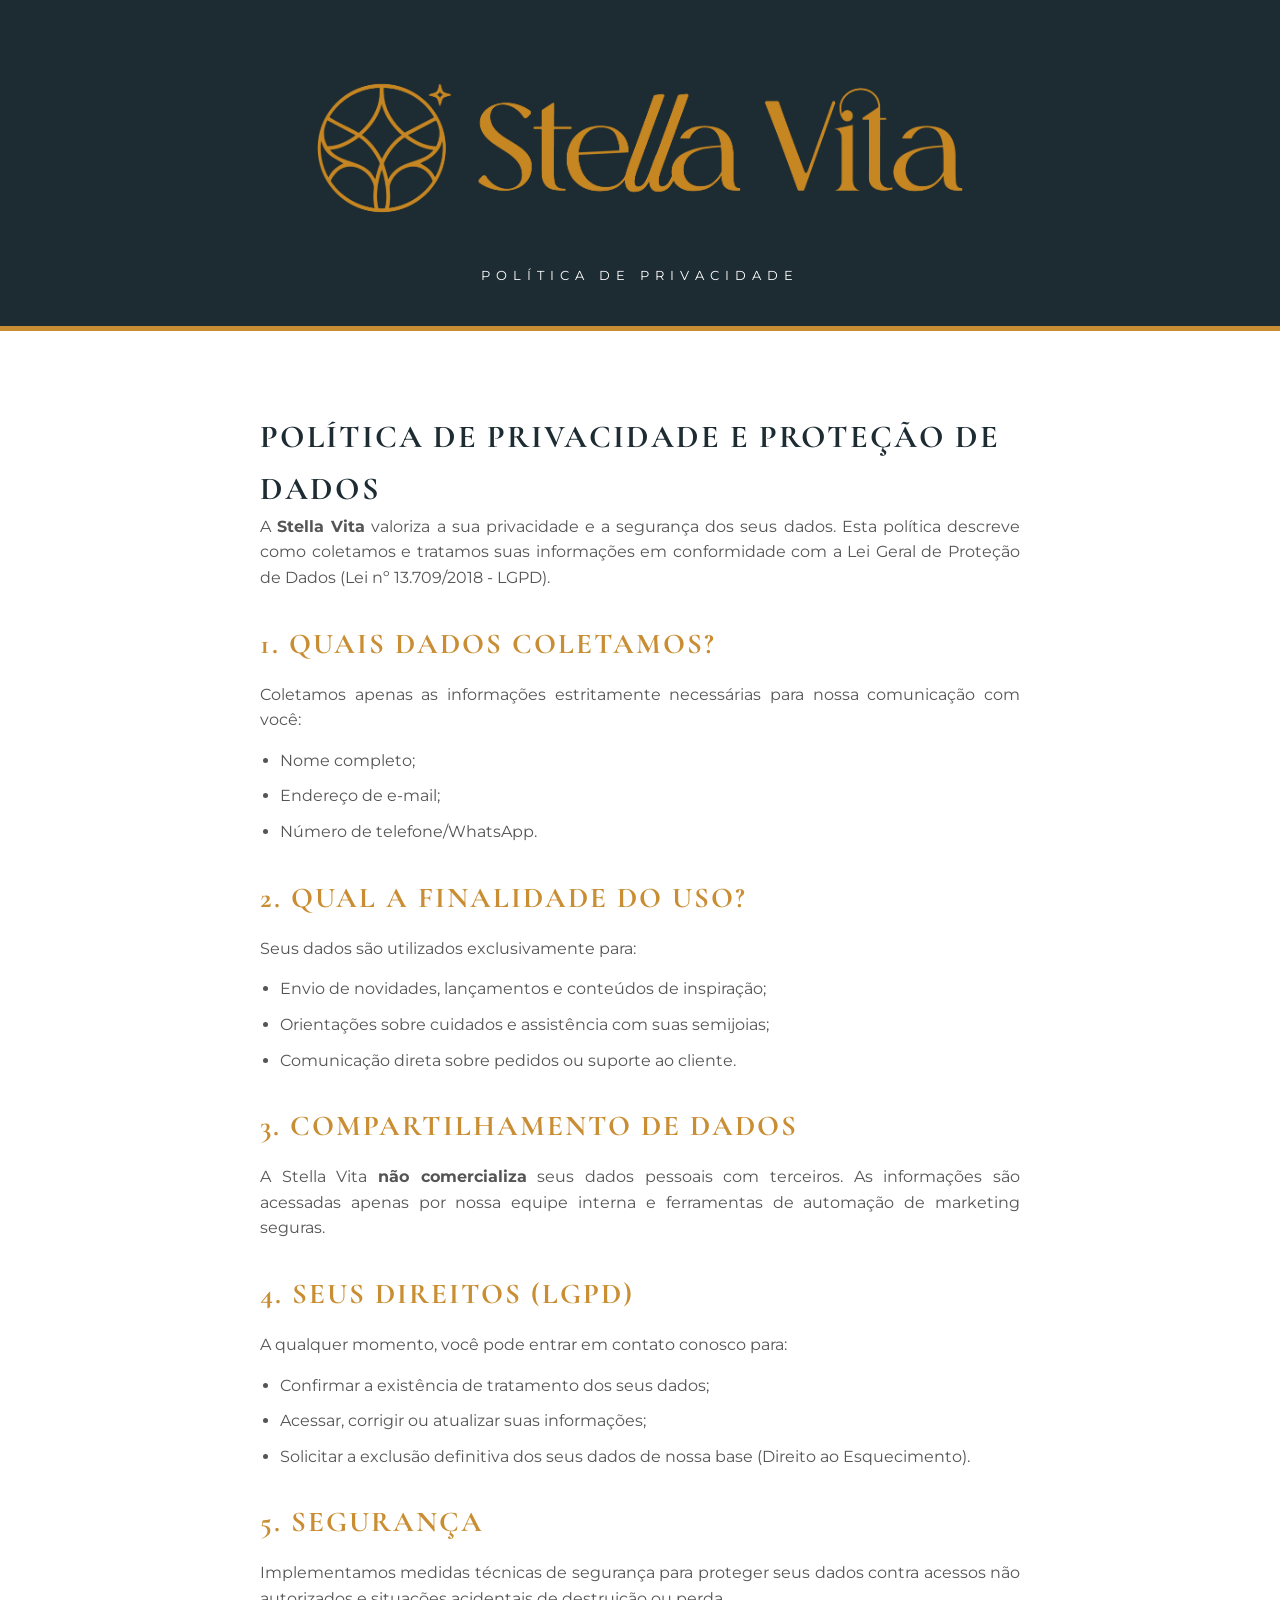
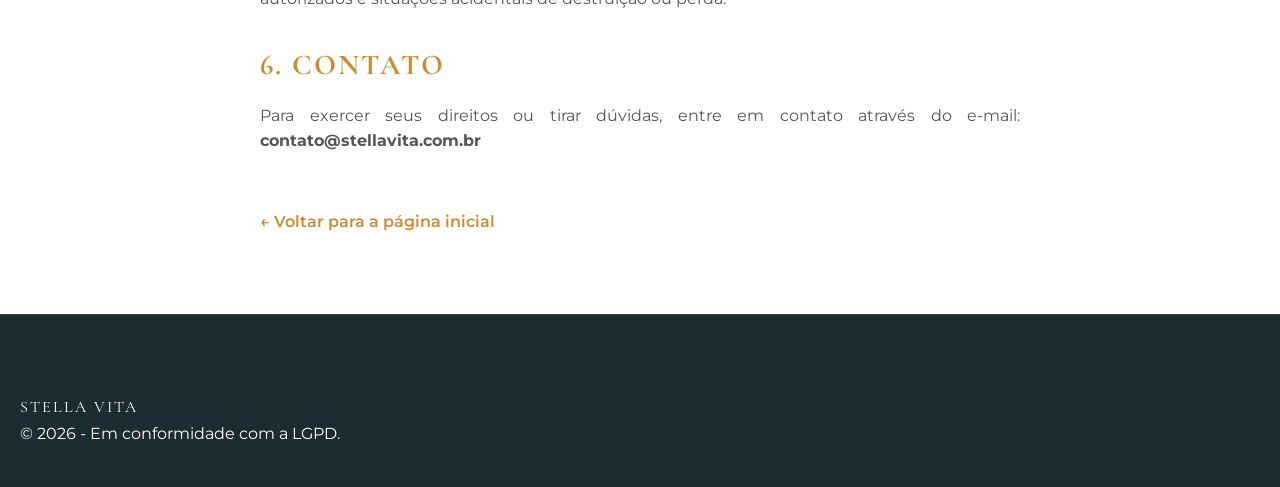
==== www/politica-privacidade.html @ 34d35f5d "site" ====
<!DOCTYPE html>
<html lang="pt-br">
<head>
    <meta charset="UTF-8">
    <meta name="viewport" content="width=device-width, initial-scale=1.0">
    <title>Política de Privacidade | Stella Vita</title>
    <link rel="icon" type="image/png" href="./src/favicon.png">
    <link href="https://fonts.googleapis.com/css2?family=Cormorant+Garamond:wght@600&family=Montserrat:wght@300;400;600&display=swap" rel="stylesheet">
    <link rel="stylesheet" href="style.css">
    <style>
        .policy-content { padding: 80px 20px; max-width: 800px; margin: 0 auto; color: var(--dark-blue); }
        .policy-content h2 { color: var(--gold); margin-top: 30px; margin-bottom: 15px; font-size: 1.8rem; }
        .policy-content p { margin-bottom: 15px; text-align: justify; font-size: 1rem; color: var(--text-gray); }
        .policy-content ul { margin-bottom: 20px; padding-left: 20px; color: var(--text-gray); }
        .policy-content li { margin-bottom: 10px; }
        .back-link { display: inline-block; margin-top: 40px; color: var(--gold); font-weight: 600; text-decoration: none; }
    </style>
</head>
<body>

    <header>
        <div class="logo-area">
            <div class="logo-title-wrapper">
                <img src="./src/logo-gold.png" alt="Stella Vita Logo" class="header-logo">
            </div>
            <p class="subtitle">POLÍTICA DE PRIVACIDADE</p>
        </div>
    </header>

    <main class="policy-content">
        <h1>Política de Privacidade e Proteção de Dados</h1>
        <p>A <strong>Stella Vita</strong> valoriza a sua privacidade e a segurança dos seus dados. Esta política descreve como coletamos e tratamos suas informações em conformidade com a Lei Geral de Proteção de Dados (Lei nº 13.709/2018 - LGPD).</p>

        <h2>1. Quais dados coletamos?</h2>
        <p>Coletamos apenas as informações estritamente necessárias para nossa comunicação com você:</p>
        <ul>
            <li>Nome completo;</li>
            <li>Endereço de e-mail;</li>
            <li>Número de telefone/WhatsApp.</li>
        </ul>

        <h2>2. Qual a finalidade do uso?</h2>
        <p>Seus dados são utilizados exclusivamente para:</p>
        <ul>
            <li>Envio de novidades, lançamentos e conteúdos de inspiração;</li>
            <li>Orientações sobre cuidados e assistência com suas semijoias;</li>
            <li>Comunicação direta sobre pedidos ou suporte ao cliente.</li>
        </ul>

        <h2>3. Compartilhamento de Dados</h2>
        <p>A Stella Vita <strong>não comercializa</strong> seus dados pessoais com terceiros. As informações são acessadas apenas por nossa equipe interna e ferramentas de automação de marketing seguras.</p>

        <h2>4. Seus Direitos (LGPD)</h2>
        <p>A qualquer momento, você pode entrar em contato conosco para:</p>
        <ul>
            <li>Confirmar a existência de tratamento dos seus dados;</li>
            <li>Acessar, corrigir ou atualizar suas informações;</li>
            <li>Solicitar a exclusão definitiva dos seus dados de nossa base (Direito ao Esquecimento).</li>
        </ul>

        <h2>5. Segurança</h2>
        <p>Implementamos medidas técnicas de segurança para proteger seus dados contra acessos não autorizados e situações acidentais de destruição ou perda.</p>

        <h2>6. Contato</h2>
        <p>Para exercer seus direitos ou tirar dúvidas, entre em contato através do e-mail: <strong>contato@stellavita.com.br</strong></p>

        <a href="index.html" class="back-link">← Voltar para a página inicial</a>
    </main>

    <footer>
        <p class="footer-slogan">STELLA VITA</p>
        <p class="copyright">&copy; 2026 - Em conformidade com a LGPD.</p>
    </footer>

</body>
</html>
---- www/style.css ----
/* --- 1. DEFINIÇÕES GERAIS E CORES --- */
:root {
    --dark-blue: #1D2B32;    /* Cor fundo original */
    --gold: #C98E34;         /* Dourado original */
    --gold-light: #e5b66a;   /* Dourado brilho */
    --white: #FFFFFF;
    --light-bg: #F4F4F4;     /* Bege claro para seções */
    --text-gray: #555555;
}

* {
    margin: 0;
    padding: 0;
    box-sizing: border-box;
}

html {
    scroll-behavior: smooth;
}

body {
    font-family: 'Montserrat', sans-serif;
    color: var(--dark-blue);
    line-height: 1.6;
    background-color: var(--white);
    overflow-x: hidden;
}

/* Tipografia Serifada para Títulos (Luxo) */
h1, h2, h3, h4, .footer-slogan {
    font-family: 'Cormorant Garamond', serif;
    text-transform: uppercase;
    letter-spacing: 2px;
}

/* --- 2. HEADER (LOGO + TÍTULO) --- */
header {
    background-color: var(--dark-blue);
    padding: 40px 20px;
    text-align: center;
    border-bottom: 5px solid var(--gold);
}

.logo-title-wrapper {
    display: flex;
    align-items: center;
    justify-content: center;
    gap: 20px;
    margin-bottom: 10px;
}

.header-logo {
    height: 13.5rem; /* Alinhado com o tamanho do H1 */
    width: auto;
}

header h1 {
    color: var(--gold);
    font-size: 3.5rem;
    margin-bottom: 0;
    line-height: 1;
}

.subtitle {
    color: var(--white);
    font-size: 0.8rem;
    letter-spacing: 6px;
    margin-top: 5px;
}

.header-divider {
    display: flex;
    justify-content: center;
    margin-top: 15px;
}

.diamond {
    width: 10px;
    height: 10px;
    background: var(--gold);
    transform: rotate(45deg);
}

/* --- 3. HERO SECTION (CAPA) --- */
.hero {
    height: 75vh;
    background: url('./src/capa.png') center/cover no-repeat;
    position: relative;
    display: flex;
    align-items: center;
    justify-content: center;
}

.hero-overlay {
    background: rgba(29, 43, 50, 0.65); /* Filtro azul escuro sobre a foto */
    width: 100%;
    height: 100%;
    display: flex;
    align-items: center;
    justify-content: center;
}

.hero-content {
    text-align: center;
    color: var(--white);
    padding: 0 20px;
    max-width: 800px;
}

.hero h2 {
    font-size: 3.2rem;
    margin-bottom: 20px;
    text-shadow: 2px 2px 10px rgba(0,0,0,0.5);
}

.hero p {
    font-size: 1.2rem;
    margin-bottom: 40px;
    font-weight: 300;
}

.btn-cta {
    display: inline-block;
    background-color: var(--gold);
    color: var(--white);
    padding: 18px 45px;
    text-decoration: none;
    font-weight: 600;
    letter-spacing: 2px;
    transition: 0.3s;
    border: 1px solid var(--gold);
}

.btn-cta:hover {
    background: transparent;
    color: var(--white);
    border-color: var(--white);
}

/* --- 4. ASSISTÊNCIA E CUIDADOS --- */
.assistance {
    padding: 100px 20px;
    background: var(--white);
}

.section-title {
    text-align: center;
    margin-bottom: 60px;
}

.section-title h2 {
    font-size: 2.8rem;
    color: var(--dark-blue);
    margin-bottom: 10px;
}

.section-title p {
    color: var(--gold);
    font-size: 0.85rem;
    letter-spacing: 2px;
}

.care-grid {
    display: grid;
    grid-template-columns: repeat(auto-fit, minmax(260px, 1fr));
    gap: 30px;
    max-width: 1200px;
    margin: 0 auto;
}

.care-item {
    padding: 45px 30px;
    background: var(--light-bg);
    text-align: center;
    transition: 0.4s;
}

.care-item:hover {
    transform: translateY(-10px);
    box-shadow: 0 15px 35px rgba(0,0,0,0.05);
}

.care-item .icon {
    font-size: 2.5rem;
    color: var(--gold);
    margin-bottom: 20px;
    display: block;
}

.care-item h4 {
    font-family: 'Montserrat', sans-serif;
    font-weight: 600;
    font-size: 1rem;
    margin-bottom: 15px;
    color: var(--dark-blue);
}

.care-item p {
    font-size: 0.95rem;
    color: var(--text-gray);
}

/* --- 5. MISSÃO, VISÃO E VALORES --- */
.mvv-container {
    display: flex;
    flex-wrap: wrap;
}

.mvv-box {
    flex: 1;
    min-width: 320px;
    padding: 80px 40px;
    text-align: center;
    background: var(--white);
}

.mvv-box.highlight {
    background-color: var(--gold);
    color: var(--white);
}

.mvv-box h3 {
    font-size: 2.2rem;
    margin-bottom: 20px;
}

/* --- 6. SEÇÃO CADASTRO (LGPD) --- */
.warranty-section {
    padding: 100px 20px;
    background-color: var(--light-bg);
}

.container-form {
    max-width: 700px;
    margin: 0 auto;
    background: var(--white);
    padding: 60px;
    box-shadow: 0 20px 50px rgba(0,0,0,0.05);
    text-align: center;
}

.form-tag {
    color: var(--gold);
    font-size: 0.75rem;
    letter-spacing: 3px;
    font-weight: 600;
    margin-bottom: 10px;
    display: block;
}

.container-form h2 {
    font-size: 2.8rem;
    margin-bottom: 10px;
}

.container-form p {
    color: var(--text-gray);
    font-size: 0.95rem;
    margin-bottom: 40px;
}

.input-row {
    display: flex;
    gap: 20px;
    margin-bottom: 20px;
}

input[type="text"], input[type="email"] {
    width: 100%;
    padding: 15px;
    border: 1px solid #ddd;
    font-family: 'Montserrat', sans-serif;
    outline-color: var(--gold);
}

/* LGPD container */
.lgpd-container {
    text-align: left;
    margin: 25px 0 35px;
}

.terms-area {
    display: flex;
    align-items: flex-start;
    gap: 12px;
}

.terms-area input {
    width: 20px;
    height: 20px;
    margin-top: 3px;
    accent-color: var(--gold);
}

.terms-area label {
    font-size: 0.85rem;
    color: var(--text-gray);
    line-height: 1.4;
}

.terms-area a {
    color: var(--gold);
    text-decoration: underline;
}

.lgpd-note {
    display: block;
    font-size: 0.7rem;
    color: #999;
    margin-top: 8px;
}

/* Botão Inspire-me */
#btnEnviar {
    width: 100%;
    padding: 22px;
    background: var(--dark-blue);
    color: var(--gold);
    border: 1px solid var(--gold);
    font-family: 'Cormorant Garamond', serif;
    font-size: 1.5rem;
    cursor: pointer;
    transition: 0.3s;
}

#btnEnviar:hover {
    background: var(--gold);
    color: var(--white);
}

/* --- 7. RODAPÉ --- */
footer {
    background: var(--dark-blue);
    color: var(--white);
    padding: 80px 20px 40px;
    border-top: 1px solid rgba(201, 142, 52, 0.2);
}

.contact-container {
    display: flex;
    justify-content: space-around;
    flex-wrap: wrap;
    max-width: 1000px;
    margin: 0 auto 60px;
    text-align: center;
    gap: 40px;
}

.footer-contact h4 {
    color: var(--gold);
    font-size: 1.4rem;
    margin-bottom: 25px;
}

.contact-item {
    display: flex;
    align-items: center;
    justify-content: center;
    gap: 10px;
    margin-bottom: 15px;
}

.contact-icon {
    color: var(--gold);
    font-size: 1.2rem;
}

.social-links a {
    color: var(--white);
    text-decoration: none;
    margin: 0 10px;
    font-size: 0.9rem;
    transition: 0.3s;
    border-bottom: 1px solid transparent;
}

.social-links a:hover {
    color: var(--gold);
    border-bottom: 1px solid var(--gold);
}

.footer-bottom {
    text-align: center;
    border-top: 1px solid rgba(255,255,255,0.05);
    padding-top: 40px;
}

/* Ajuste Mobile */
@media (max-width: 768px) {
    .contact-container { flex-direction: column; }
}

/* --- 8. RESPONSIVIDADE --- */
@media (max-width: 768px) {
    .logo-title-wrapper {
        flex-direction: column;
        gap: 10px;
    }

    header h1 {
        font-size: 2.5rem;
    }

    .header-logo {
        height: 2.5rem;
    }

    .hero h2 {
        font-size: 2.2rem;
    }

    .input-row {
        flex-direction: column;
        gap: 15px;
    }

    .container-form {
        padding: 40px 25px;
    }
}
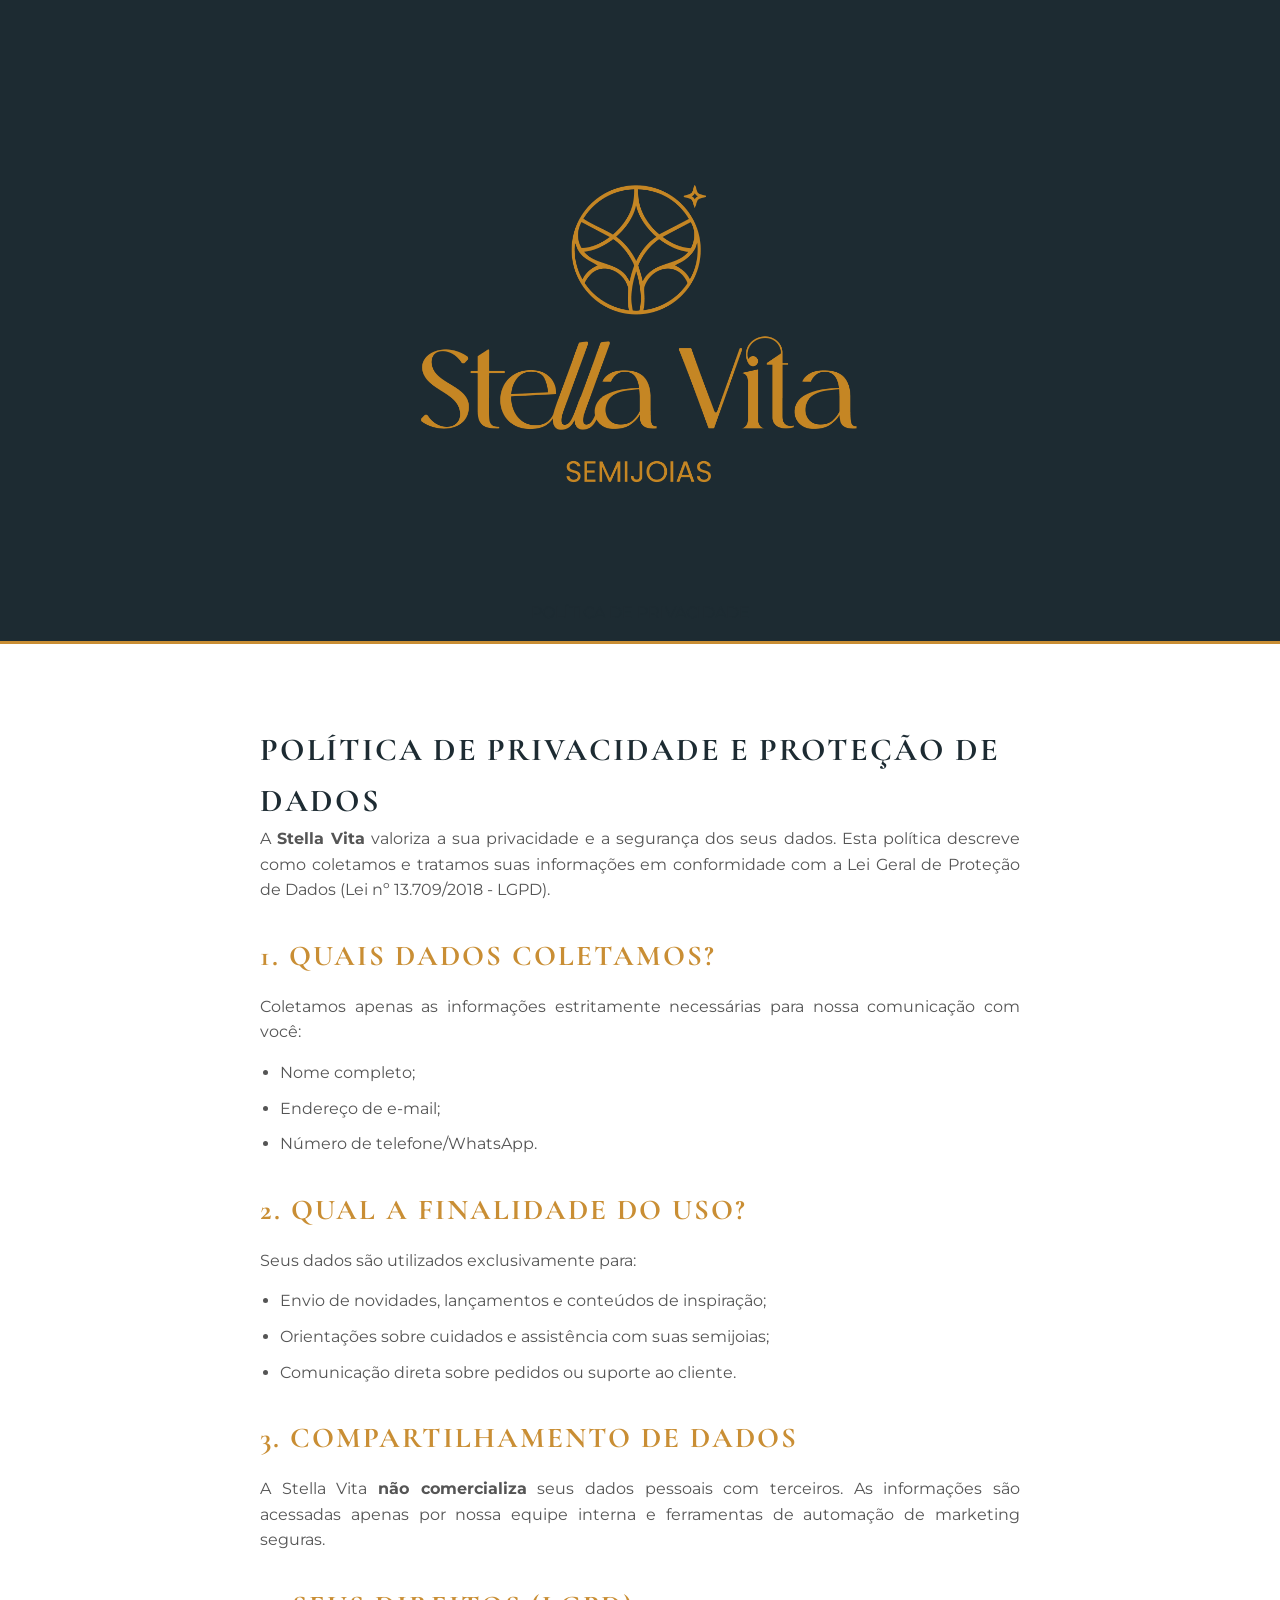
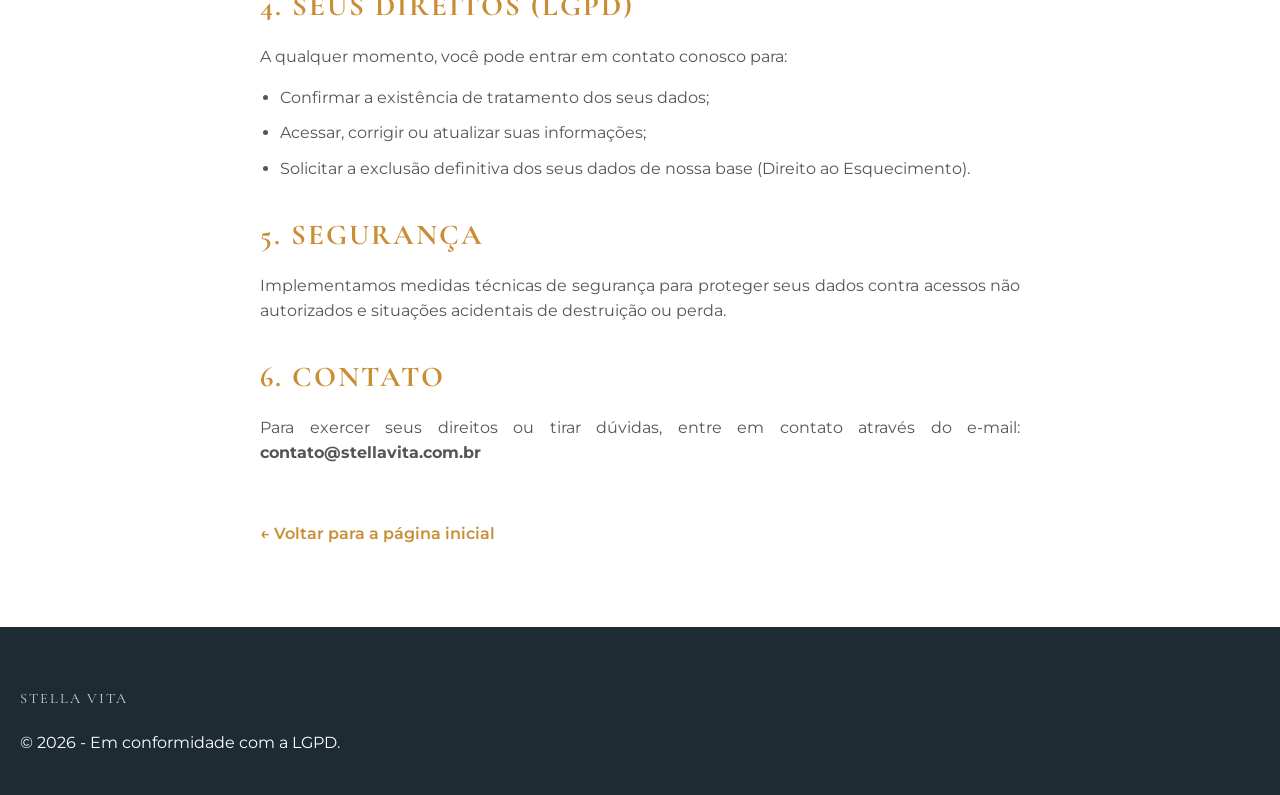
==== commit 5f91eaa8: "requeriments" ====
--- a/www/politica-privacidade.html
+++ b/www/politica-privacidade.html
@@ -6,7 +6,7 @@
     <title>Política de Privacidade | Stella Vita</title>
     <link rel="icon" type="image/png" href="./src/favicon.png">
     <link href="https://fonts.googleapis.com/css2?family=Cormorant+Garamond:wght@600&family=Montserrat:wght@300;400;600&display=swap" rel="stylesheet">
-    <link rel="stylesheet" href="style.css">
+    <link rel="stylesheet" href="style.css?v=1.3">
     <style>
         .policy-content { padding: 80px 20px; max-width: 800px; margin: 0 auto; color: var(--dark-blue); }
         .policy-content h2 { color: var(--gold); margin-top: 30px; margin-bottom: 15px; font-size: 1.8rem; }
--- a/www/style.css
+++ b/www/style.css
@@ -1,10 +1,10 @@
 /* --- 1. DEFINIÇÕES GERAIS E CORES --- */
 :root {
-    --dark-blue: #1D2B32;    /* Cor fundo original */
-    --gold: #C98E34;         /* Dourado original */
-    --gold-light: #e5b66a;   /* Dourado brilho */
+    --dark-blue: #1D2B32;
+    --gold: #C98E34;
+    --gold-light: #e5b66a;
     --white: #FFFFFF;
-    --light-bg: #F4F4F4;     /* Bege claro para seções */
+    --light-bg: #F4F4F4;
     --text-gray: #555555;
 }
 
@@ -26,64 +26,41 @@
     overflow-x: hidden;
 }
 
-/* Tipografia Serifada para Títulos (Luxo) */
 h1, h2, h3, h4, .footer-slogan {
     font-family: 'Cormorant Garamond', serif;
     text-transform: uppercase;
     letter-spacing: 2px;
 }
 
-/* --- 2. HEADER (LOGO + TÍTULO) --- */
+/* --- 2. HEADER --- */
 header {
     background-color: var(--dark-blue);
-    padding: 40px 20px;
-    text-align: center;
-    border-bottom: 5px solid var(--gold);
+    padding: 15px 20px;
+    text-align: center;
+    border-bottom: 3px solid var(--gold);
+}
+
+.logo-area {
+    display: flex;
+    flex-direction: column;
+    align-items: center;
 }
 
 .logo-title-wrapper {
     display: flex;
     align-items: center;
     justify-content: center;
-    gap: 20px;
-    margin-bottom: 10px;
 }
 
 .header-logo {
-    height: 13.5rem; /* Alinhado com o tamanho do H1 */
+    height: 65vh;
     width: auto;
-}
-
-header h1 {
-    color: var(--gold);
-    font-size: 3.5rem;
-    margin-bottom: 0;
-    line-height: 1;
-}
-
-.subtitle {
-    color: var(--white);
-    font-size: 0.8rem;
-    letter-spacing: 6px;
-    margin-top: 5px;
-}
-
-.header-divider {
-    display: flex;
-    justify-content: center;
-    margin-top: 15px;
-}
-
-.diamond {
-    width: 10px;
-    height: 10px;
-    background: var(--gold);
-    transform: rotate(45deg);
-}
-
-/* --- 3. HERO SECTION (CAPA) --- */
+    display: block;
+}
+
+/* --- 3. HERO SECTION --- */
 .hero {
-    height: 75vh;
+    height: 55vh;
     background: url('./src/capa.png') center/cover no-repeat;
     position: relative;
     display: flex;
@@ -92,7 +69,7 @@
 }
 
 .hero-overlay {
-    background: rgba(29, 43, 50, 0.65); /* Filtro azul escuro sobre a foto */
+    background: rgba(29, 43, 50, 0.65);
     width: 100%;
     height: 100%;
     display: flex;
@@ -139,8 +116,7 @@
 
 /* --- 4. ASSISTÊNCIA E CUIDADOS --- */
 .assistance {
-    padding: 100px 20px;
-    background: var(--white);
+    padding: 80px 20px;
 }
 
 .section-title {
@@ -192,7 +168,6 @@
     font-weight: 600;
     font-size: 1rem;
     margin-bottom: 15px;
-    color: var(--dark-blue);
 }
 
 .care-item p {
@@ -211,7 +186,6 @@
     min-width: 320px;
     padding: 80px 40px;
     text-align: center;
-    background: var(--white);
 }
 
 .mvv-box.highlight {
@@ -224,7 +198,7 @@
     margin-bottom: 20px;
 }
 
-/* --- 6. SEÇÃO CADASTRO (LGPD) --- */
+/* --- 6. SEÇÃO CADASTRO --- */
 .warranty-section {
     padding: 100px 20px;
     background-color: var(--light-bg);
@@ -270,10 +244,8 @@
     padding: 15px;
     border: 1px solid #ddd;
     font-family: 'Montserrat', sans-serif;
-    outline-color: var(--gold);
-}
-
-/* LGPD container */
+}
+
 .lgpd-container {
     text-align: left;
     margin: 25px 0 35px;
@@ -288,19 +260,16 @@
 .terms-area input {
     width: 20px;
     height: 20px;
-    margin-top: 3px;
     accent-color: var(--gold);
 }
 
 .terms-area label {
     font-size: 0.85rem;
     color: var(--text-gray);
-    line-height: 1.4;
 }
 
 .terms-area a {
     color: var(--gold);
-    text-decoration: underline;
 }
 
 .lgpd-note {
@@ -310,7 +279,6 @@
     margin-top: 8px;
 }
 
-/* Botão Inspire-me */
 #btnEnviar {
     width: 100%;
     padding: 22px;
@@ -332,8 +300,7 @@
 footer {
     background: var(--dark-blue);
     color: var(--white);
-    padding: 80px 20px 40px;
-    border-top: 1px solid rgba(201, 142, 52, 0.2);
+    padding: 60px 20px 40px;
 }
 
 .contact-container {
@@ -341,15 +308,25 @@
     justify-content: space-around;
     flex-wrap: wrap;
     max-width: 1000px;
-    margin: 0 auto 60px;
+    margin: 0 auto 40px;
     text-align: center;
     gap: 40px;
 }
 
-.footer-contact h4 {
+.footer-contact h4, .contact-social h4 {
     color: var(--gold);
     font-size: 1.4rem;
-    margin-bottom: 25px;
+    margin-bottom: 20px;
+}
+
+.contact-link, .social-links a {
+    color: var(--white);
+    text-decoration: none;
+    transition: 0.3s;
+}
+
+.contact-link:hover, .social-links a:hover {
+    color: var(--gold);
 }
 
 .contact-item {
@@ -360,61 +337,64 @@
     margin-bottom: 15px;
 }
 
-.contact-icon {
-    color: var(--gold);
-    font-size: 1.2rem;
-}
-
-.social-links a {
-    color: var(--white);
-    text-decoration: none;
-    margin: 0 10px;
+.footer-bottom {
+    text-align: center;
+    border-top: 1px solid rgba(255,255,255,0.1);
+    padding-top: 30px;
+}
+
+.footer-slogan {
     font-size: 0.9rem;
-    transition: 0.3s;
-    border-bottom: 1px solid transparent;
-}
-
-.social-links a:hover {
-    color: var(--gold);
-    border-bottom: 1px solid var(--gold);
-}
-
-.footer-bottom {
-    text-align: center;
-    border-top: 1px solid rgba(255,255,255,0.05);
-    padding-top: 40px;
-}
-
-/* Ajuste Mobile */
+    margin-bottom: 20px;
+    opacity: 0.8;
+}
+
+/* --- 8. RESPONSIVIDADE AJUSTADA --- */
 @media (max-width: 768px) {
-    .contact-container { flex-direction: column; }
-}
-
-/* --- 8. RESPONSIVIDADE --- */
-@media (max-width: 768px) {
-    .logo-title-wrapper {
-        flex-direction: column;
-        gap: 10px;
-    }
-
-    header h1 {
-        font-size: 2.5rem;
+    /* Remove paddings laterais do header para a logo encostar nas bordas */
+    header {
+        padding: 10px 0; 
+    }
+
+    .logo-area, .logo-title-wrapper {
+        width: 100%;
+        display: block;
     }
 
     .header-logo {
-        height: 2.5rem;
+        width: 100% !important; /* Força a largura total */
+        height: auto !important; /* Mantém a proporção da imagem sem achatar */
+        max-height: none; /* Remove limites de altura anteriores */
+        display: block;
+        margin: 0;
+    }
+
+    /* Ajuste da Hero para não ficar grudada na logo gigante */
+    .hero {
+        height: 50vh;
+        min-height: 350px;
     }
 
     .hero h2 {
-        font-size: 2.2rem;
+        font-size: 2rem;
+    }
+
+    /* Garante que nada escape da largura da tela (evita borda branca) */
+    .mvv-box {
+        min-width: 100%;
+        padding: 40px 20px;
+    }
+
+    .care-grid {
+        grid-template-columns: 1fr;
+    }
+
+    .container-form {
+        padding: 30px 15px;
+        width: 100%;
     }
 
     .input-row {
         flex-direction: column;
-        gap: 15px;
-    }
-
-    .container-form {
-        padding: 40px 25px;
     }
 }
